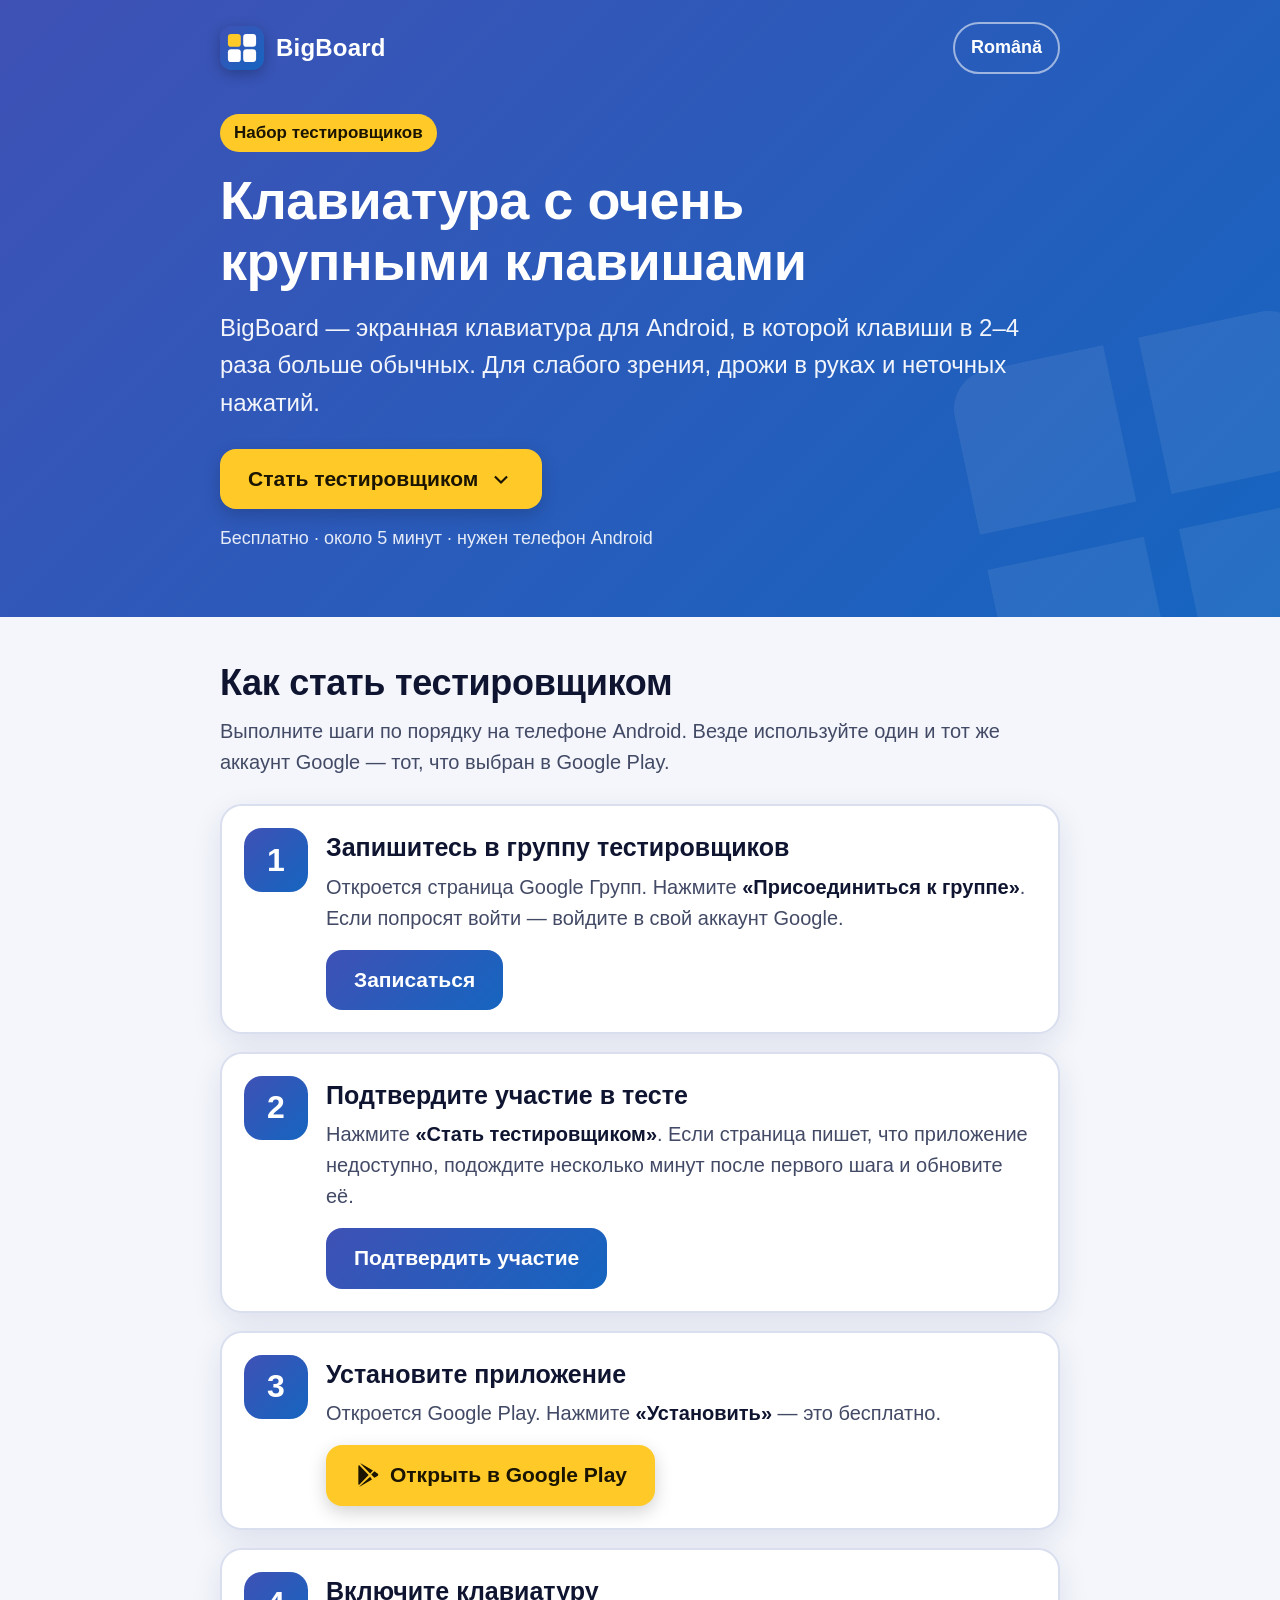
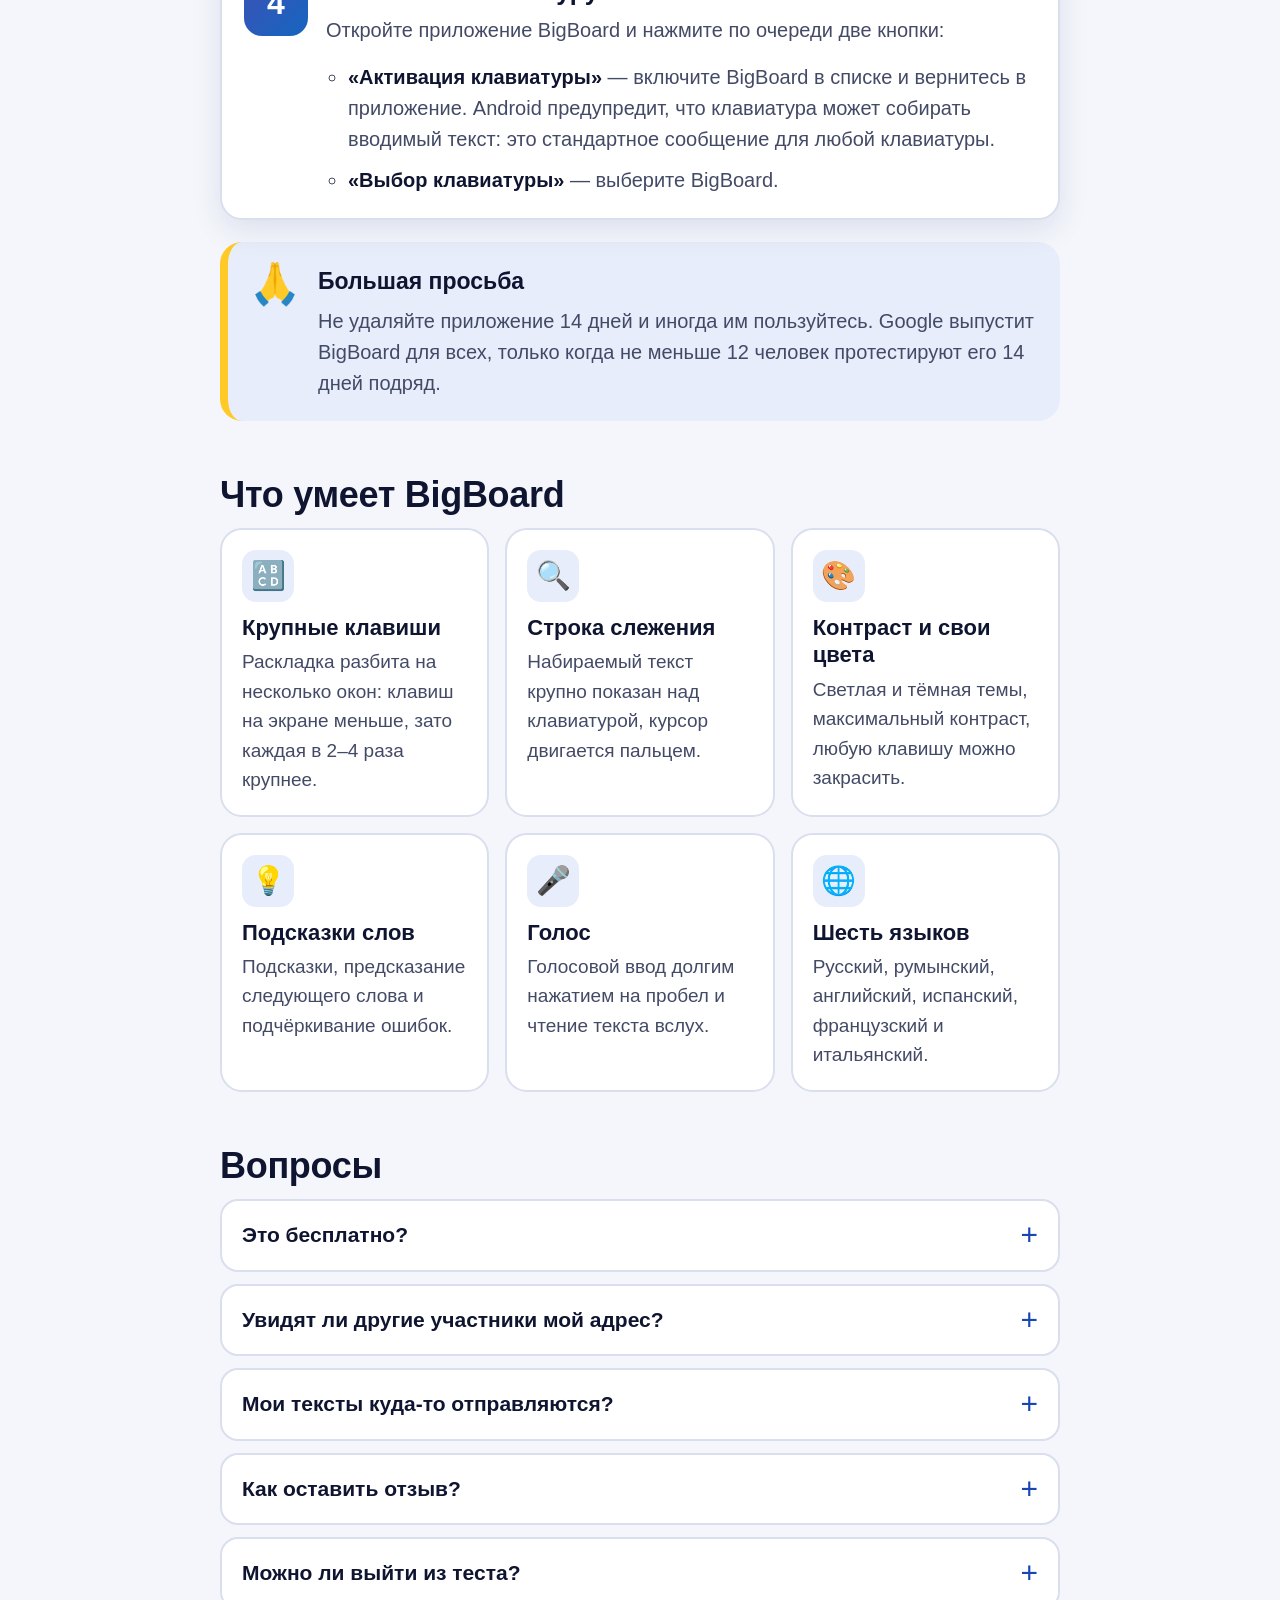
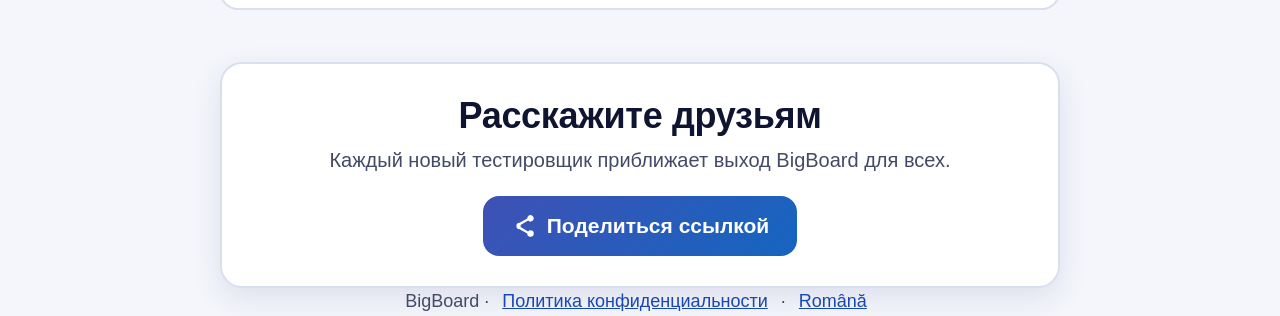
==== ru/index.html @ 8b1fb1ec "Страница набора тестировщиков BigBoard (RU/RO) Co-Authored-By: Claude Opus 5.5 <noreply@anthropic.co" ====
<!doctype html>
<html lang="ru">
<head>
  <meta charset="utf-8">
  <meta name="viewport" content="width=device-width, initial-scale=1">
  <title>BigBoard — станьте тестировщиком</title>
  <meta name="description" content="Клавиатура для Android с очень крупными клавишами. Помогите выпустить её в Google Play: запишитесь в тестировщики — это бесплатно и займёт около 5 минут.">
  <meta name="theme-color" content="#3F51B5">
  <link rel="canonical" href="https://vestmd.github.io/bigboard/ru/">
  <link rel="alternate" hreflang="ro" href="https://vestmd.github.io/bigboard/ro/">
  <link rel="alternate" hreflang="ru" href="https://vestmd.github.io/bigboard/ru/">

  <meta property="og:type" content="website">
  <meta property="og:site_name" content="BigBoard">
  <meta property="og:locale" content="ru_RU">
  <meta property="og:url" content="https://vestmd.github.io/bigboard/ru/">
  <meta property="og:title" content="BigBoard — клавиатура с очень крупными клавишами">
  <meta property="og:description" content="Ищем тестировщиков! Бесплатно и около 5 минут: запишитесь и установите приложение из Google Play.">
  <meta property="og:image" content="https://vestmd.github.io/bigboard/assets/og-ru.jpg">
  <meta property="og:image:type" content="image/jpeg">
  <meta property="og:image:width" content="1200">
  <meta property="og:image:height" content="630">
  <meta property="og:image:alt" content="BigBoard — клавиатура с очень крупными клавишами. Ищем тестировщиков.">
  <meta name="twitter:card" content="summary_large_image">
  <meta name="twitter:title" content="BigBoard — клавиатура с очень крупными клавишами">
  <meta name="twitter:description" content="Ищем тестировщиков! Бесплатно и около 5 минут.">
  <meta name="twitter:image" content="https://vestmd.github.io/bigboard/assets/og-ru.jpg">

  <link rel="icon" href="../assets/icon.svg" type="image/svg+xml">
  <link rel="apple-touch-icon" href="../assets/icon-512.png">
  <link rel="stylesheet" href="../assets/style.css">
</head>
<body>
  <header class="hero">
    <div class="wrap">
      <div class="topbar">
        <a class="brand" href="./"><img src="../assets/icon.svg" alt="" width="44" height="44">BigBoard</a>
        <a class="lang" href="../ro/" hreflang="ro" lang="ro">Română</a>
      </div>
      <p class="eyebrow">Набор тестировщиков</p>
      <h1>Клавиатура с очень крупными клавишами</h1>
      <p class="lead">BigBoard — экранная клавиатура для Android, в которой клавиши в 2–4 раза больше обычных. Для слабого зрения, дрожи в руках и неточных нажатий.</p>
      <a class="btn btn-amber" href="#join">Стать тестировщиком
        <svg viewBox="0 0 24 24" aria-hidden="true"><path fill="currentColor" d="M12 16.6 5.7 10.3l1.4-1.4 4.9 4.9 4.9-4.9 1.4 1.4z"/></svg>
      </a>
      <p class="meta">Бесплатно · около 5 минут · нужен телефон Android</p>
    </div>
  </header>

  <main class="wrap">
    <section id="join">
      <h2>Как стать тестировщиком</h2>
      <p class="intro">Выполните шаги по порядку на телефоне Android. Везде используйте один и тот же аккаунт Google — тот, что выбран в Google Play.</p>

      <ol class="steps">
        <li class="step" data-step="1">
          <div class="num" aria-hidden="true">1</div>
          <div>
            <h3>Запишитесь в группу тестировщиков<span class="done-badge">✓ Готово</span></h3>
            <p>Откроется страница Google Групп. Нажмите <b>«Присоединиться к группе»</b>. Если попросят войти — войдите в свой аккаунт Google.</p>
            <a class="btn btn-blue" href="https://groups.google.com/g/bigboard-testers" target="_blank" rel="noopener" data-step-link="1">Записаться</a>
          </div>
        </li>
        <li class="step" data-step="2">
          <div class="num" aria-hidden="true">2</div>
          <div>
            <h3>Подтвердите участие в тесте<span class="done-badge">✓ Готово</span></h3>
            <p>Нажмите <b>«Стать тестировщиком»</b>. Если страница пишет, что приложение недоступно, подождите несколько минут после первого шага и обновите её.</p>
            <a class="btn btn-blue" href="https://play.google.com/apps/testing/ru.bigboard.keyboard" target="_blank" rel="noopener" data-step-link="2">Подтвердить участие</a>
          </div>
        </li>
        <li class="step" data-step="3">
          <div class="num" aria-hidden="true">3</div>
          <div>
            <h3>Установите приложение<span class="done-badge">✓ Готово</span></h3>
            <p>Откроется Google Play. Нажмите <b>«Установить»</b> — это бесплатно.</p>
            <a class="btn btn-amber" href="https://play.google.com/store/apps/details?id=ru.bigboard.keyboard" target="_blank" rel="noopener" data-step-link="3">
              <svg viewBox="0 0 24 24" aria-hidden="true"><path fill="currentColor" d="M4.6 2.7c-.4.3-.6.8-.6 1.4v15.8c0 .6.2 1.1.6 1.4l8.9-9.3zm10.3 7.8 2.6-2.7L6.8 1.6c-.3-.2-.6-.2-.9-.2zm0 3-9.9 9.1c.3 0 .6 0 .9-.2l10.7-6.2zm3.9-4.9-2.9 3 2.9 3 2.9-1.7c.9-.5.9-1.9 0-2.4z"/></svg>
              Открыть в Google Play
            </a>
          </div>
        </li>
        <li class="step" data-step="4">
          <div class="num" aria-hidden="true">4</div>
          <div>
            <h3>Включите клавиатуру</h3>
            <p>Откройте приложение BigBoard и нажмите по очереди две кнопки:</p>
            <ul>
              <li><b>«Активация клавиатуры»</b> — включите BigBoard в списке и вернитесь в приложение. Android предупредит, что клавиатура может собирать вводимый текст: это стандартное сообщение для любой клавиатуры.</li>
              <li><b>«Выбор клавиатуры»</b> — выберите BigBoard.</li>
            </ul>
          </div>
        </li>
      </ol>

      <div class="callout">
        <div class="ico" aria-hidden="true">🙏</div>
        <div>
          <h3>Большая просьба</h3>
          <p>Не удаляйте приложение 14 дней и иногда им пользуйтесь. Google выпустит BigBoard для всех, только когда не меньше 12 человек протестируют его 14 дней подряд.</p>
        </div>
      </div>
    </section>

    <section>
      <h2>Что умеет BigBoard</h2>
      <div class="features">
        <div class="feature">
          <div class="ico" aria-hidden="true">🔠</div>
          <h3>Крупные клавиши</h3>
          <p>Раскладка разбита на несколько окон: клавиш на экране меньше, зато каждая в 2–4 раза крупнее.</p>
        </div>
        <div class="feature">
          <div class="ico" aria-hidden="true">🔍</div>
          <h3>Строка слежения</h3>
          <p>Набираемый текст крупно показан над клавиатурой, курсор двигается пальцем.</p>
        </div>
        <div class="feature">
          <div class="ico" aria-hidden="true">🎨</div>
          <h3>Контраст и свои цвета</h3>
          <p>Светлая и тёмная темы, максимальный контраст, любую клавишу можно закрасить.</p>
        </div>
        <div class="feature">
          <div class="ico" aria-hidden="true">💡</div>
          <h3>Подсказки слов</h3>
          <p>Подсказки, предсказание следующего слова и подчёркивание ошибок.</p>
        </div>
        <div class="feature">
          <div class="ico" aria-hidden="true">🎤</div>
          <h3>Голос</h3>
          <p>Голосовой ввод долгим нажатием на пробел и чтение текста вслух.</p>
        </div>
        <div class="feature">
          <div class="ico" aria-hidden="true">🌐</div>
          <h3>Шесть языков</h3>
          <p>Русский, румынский, английский, испанский, французский и итальянский.</p>
        </div>
      </div>
    </section>

    <section>
      <h2>Вопросы</h2>
      <div class="faq">
        <details>
          <summary>Это бесплатно?</summary>
          <p>Да. Скачивание бесплатное, а во время тестирования доступны все функции.</p>
        </details>
        <details>
          <summary>Увидят ли другие участники мой адрес?</summary>
          <p>Нет. Список участников группы видит только разработчик.</p>
        </details>
        <details>
          <summary>Мои тексты куда-то отправляются?</summary>
          <p>Нет. Всё, что вы печатаете, обрабатывается только на телефоне. Подробнее — в <a href="https://vestmd.github.io/bigboard-privacy/" target="_blank" rel="noopener">политике конфиденциальности</a>.</p>
        </details>
        <details>
          <summary>Как оставить отзыв?</summary>
          <p>На странице BigBoard в Google Play. Отзывы тестировщиков видит только разработчик.</p>
        </details>
        <details>
          <summary>Можно ли выйти из теста?</summary>
          <p>Да, в любой момент по ссылке из второго шага. Но очень просим продержаться хотя бы 14 дней.</p>
        </details>
      </div>
    </section>

    <div class="share">
      <h2>Расскажите друзьям</h2>
      <p>Каждый новый тестировщик приближает выход BigBoard для всех.</p>
      <button class="btn btn-blue" id="share" type="button"
              data-url="https://vestmd.github.io/bigboard/ru/"
              data-text="Клавиатура с очень крупными клавишами для Android. Ищут тестировщиков — бесплатно, 5 минут:"
              data-copied="Ссылка скопирована ✓">
        <svg viewBox="0 0 24 24" aria-hidden="true"><path fill="currentColor" d="M18 16a3 3 0 0 0-2.2 1l-7-4a3 3 0 0 0 0-2l7-4A3 3 0 1 0 15 5l-7 4a3 3 0 1 0 0 6l7 4a3 3 0 1 0 3-3z"/></svg>
        <span class="label">Поделиться ссылкой</span>
      </button>
    </div>
  </main>

  <footer class="wrap">
    BigBoard · <a href="https://vestmd.github.io/bigboard-privacy/" target="_blank" rel="noopener">Политика конфиденциальности</a> · <a href="../ro/" hreflang="ro" lang="ro">Română</a>
  </footer>

  <script src="../assets/app.js"></script>
</body>
</html>
---- assets/style.css ----
/* Страница набора тестировщиков BigBoard. Крупный шрифт и высокий контраст — аудитория со слабым зрением. */
:root {
  --brand-1: #3F51B5;
  --brand-2: #1565C0;
  --amber: #FFCA28;
  --amber-ink: #1A1400;
  --bg: #F4F6FB;
  --card: #FFFFFF;
  --ink: #0F1530;
  --muted: #434A66;
  --line: #D9DFEE;
  --soft: #E8EDFB;
  --ok: #17803A;
  --ok-bg: #E3F5E8;
  --link: #1846B5;
  --shadow: 0 10px 30px rgba(21, 40, 110, .10);
  --radius: 22px;
}

@media (prefers-color-scheme: dark) {
  :root {
    --bg: #0C1122;
    --card: #151C34;
    --ink: #F3F5FB;
    --muted: #B9C0D8;
    --line: #2A3352;
    --soft: #1D2747;
    --ok: #5FD685;
    --ok-bg: #12301E;
    --link: #8DB2FF;
    --shadow: 0 10px 30px rgba(0, 0, 0, .35);
  }
}

* { box-sizing: border-box; }

html { -webkit-text-size-adjust: 100%; scroll-behavior: smooth; }

body {
  margin: 0;
  background: var(--bg);
  color: var(--ink);
  font-family: "Segoe UI", Roboto, "Noto Sans", -apple-system, BlinkMacSystemFont, Arial, sans-serif;
  font-size: 20px;
  line-height: 1.55;
}

a { color: var(--link); }
a:focus-visible, button:focus-visible { outline: 4px solid var(--amber); outline-offset: 3px; }

.wrap { max-width: 880px; margin: 0 auto; padding: 0 20px; }

/* ── Шапка-герой ─────────────────────────────────────────── */
.hero {
  position: relative;
  overflow: hidden;
  color: #fff;
  background: linear-gradient(135deg, var(--brand-1) 0%, var(--brand-2) 100%);
  padding: 22px 0 64px;
}

.hero::after {
  /* Декоративные «клавиши» на фоне */
  content: "";
  position: absolute;
  right: -60px;
  bottom: -80px;
  width: 360px;
  height: 360px;
  background:
    linear-gradient(#fff, #fff) 0 0 / 160px 160px no-repeat,
    linear-gradient(#fff, #fff) 196px 0 / 160px 160px no-repeat,
    linear-gradient(#fff, #fff) 0 196px / 160px 160px no-repeat,
    linear-gradient(#fff, #fff) 196px 196px / 160px 160px no-repeat;
  opacity: .07;
  border-radius: 40px;
  transform: rotate(-12deg);
  pointer-events: none;
}

.topbar {
  display: flex;
  align-items: center;
  justify-content: space-between;
  gap: 12px;
  margin-bottom: 40px;
}

.brand {
  display: flex;
  align-items: center;
  gap: 12px;
  font-weight: 700;
  font-size: 24px;
  letter-spacing: .2px;
  color: #fff;
  text-decoration: none;
}

.brand img { width: 44px; height: 44px; border-radius: 12px; box-shadow: 0 4px 14px rgba(0,0,0,.25); }

.lang {
  color: #fff;
  font-weight: 600;
  font-size: 18px;
  text-decoration: none;
  padding: 10px 16px;
  border: 2px solid rgba(255,255,255,.55);
  border-radius: 999px;
  min-height: 48px;
  display: inline-flex;
  align-items: center;
}

.lang:hover { background: rgba(255,255,255,.12); }

.eyebrow {
  display: inline-block;
  background: var(--amber);
  color: var(--amber-ink);
  font-weight: 700;
  font-size: 17px;
  padding: 6px 14px;
  border-radius: 999px;
  margin: 0 0 18px;
}

.hero h1 {
  font-size: clamp(34px, 7vw, 54px);
  line-height: 1.12;
  margin: 0 0 18px;
  letter-spacing: -.5px;
  max-width: 14em;
}

.hero p.lead {
  font-size: clamp(20px, 3.4vw, 24px);
  margin: 0 0 28px;
  max-width: 34em;
  color: rgba(255,255,255,.94);
}

.hero .meta {
  margin: 16px 0 0;
  font-size: 18px;
  color: rgba(255,255,255,.88);
}

/* ── Кнопки ──────────────────────────────────────────────── */
.btn {
  display: inline-flex;
  align-items: center;
  justify-content: center;
  gap: 10px;
  min-height: 60px;
  padding: 14px 28px;
  border-radius: 16px;
  font: inherit;
  font-weight: 700;
  font-size: 21px;
  text-decoration: none;
  border: 0;
  cursor: pointer;
  transition: transform .08s ease, filter .15s ease;
}

.btn:active { transform: translateY(1px) scale(.99); }
.btn:hover { filter: brightness(1.06); }

.btn-amber { background: var(--amber); color: var(--amber-ink); box-shadow: 0 6px 18px rgba(0,0,0,.18); }
.btn-blue { background: linear-gradient(135deg, var(--brand-1), var(--brand-2)); color: #fff; }
.btn-ghost { background: var(--soft); color: var(--ink); }

.btn svg { width: 26px; height: 26px; flex: none; }

/* ── Секции ──────────────────────────────────────────────── */
main { padding-bottom: 40px; }

section { padding: 44px 0 8px; }

h2 {
  font-size: clamp(28px, 5vw, 36px);
  line-height: 1.2;
  margin: 0 0 12px;
  letter-spacing: -.3px;
}

.intro { color: var(--muted); margin: 0 0 26px; font-size: 20px; }

/* Шаги */
.steps { list-style: none; margin: 0; padding: 0; display: grid; gap: 18px; }

.step {
  position: relative;
  display: grid;
  grid-template-columns: 64px 1fr;
  gap: 18px;
  background: var(--card);
  border: 2px solid var(--line);
  border-radius: var(--radius);
  padding: 22px;
  box-shadow: var(--shadow);
}

.step .num {
  width: 64px;
  height: 64px;
  border-radius: 18px;
  display: grid;
  place-items: center;
  font-size: 32px;
  font-weight: 800;
  color: #fff;
  background: linear-gradient(135deg, var(--brand-1), var(--brand-2));
}

.step h3 { margin: 4px 0 8px; font-size: 25px; line-height: 1.25; }
.step p { margin: 0 0 16px; color: var(--muted); }
.step ul { margin: 0; padding-left: 22px; color: var(--muted); }
.step li + li { margin-top: 10px; }
.step b, .step strong { color: var(--ink); }

.done-badge {
  display: none;
  align-items: center;
  gap: 6px;
  margin-left: 12px;
  font-size: 18px;
  font-weight: 700;
  color: var(--ok);
}

.step.done { border-color: var(--ok); }
.step.done .num { background: var(--ok); }
.step.done .done-badge { display: inline-flex; }

/* Просьба про 14 дней */
.callout {
  margin-top: 22px;
  display: grid;
  grid-template-columns: 52px 1fr;
  gap: 16px;
  align-items: start;
  background: var(--soft);
  border-radius: var(--radius);
  padding: 22px;
  border-left: 8px solid var(--amber);
}

.callout .ico { font-size: 40px; line-height: 1; }
.callout h3 { margin: 0 0 6px; font-size: 23px; }
.callout p { margin: 0; color: var(--muted); }

/* Возможности */
.features { display: grid; grid-template-columns: repeat(auto-fit, minmax(240px, 1fr)); gap: 16px; }

.feature {
  background: var(--card);
  border: 2px solid var(--line);
  border-radius: var(--radius);
  padding: 20px;
}

.feature .ico {
  width: 52px;
  height: 52px;
  border-radius: 14px;
  display: grid;
  place-items: center;
  font-size: 28px;
  background: var(--soft);
  margin-bottom: 12px;
}

.feature h3 { margin: 0 0 6px; font-size: 22px; line-height: 1.25; }
.feature p { margin: 0; color: var(--muted); font-size: 19px; }

/* Вопросы */
.faq { display: grid; gap: 12px; }

.faq details {
  background: var(--card);
  border: 2px solid var(--line);
  border-radius: 18px;
  padding: 0 20px;
}

.faq summary {
  cursor: pointer;
  list-style: none;
  font-weight: 700;
  font-size: 21px;
  padding: 18px 36px 18px 0;
  position: relative;
  min-height: 60px;
}

.faq summary::-webkit-details-marker { display: none; }

.faq summary::after {
  content: "+";
  position: absolute;
  right: 0;
  top: 50%;
  transform: translateY(-50%);
  font-size: 30px;
  font-weight: 400;
  color: var(--link);
}

.faq details[open] summary::after { content: "−"; }
.faq details p { margin: 0 0 18px; color: var(--muted); }

/* Поделиться */
.share {
  margin-top: 44px;
  text-align: center;
  background: var(--card);
  border: 2px solid var(--line);
  border-radius: var(--radius);
  padding: 30px 22px;
  box-shadow: var(--shadow);
}

.share h2 { margin-bottom: 8px; }
.share p { color: var(--muted); margin: 0 0 20px; }

footer {
  padding: 30px 0 46px;
  color: var(--muted);
  font-size: 18px;
  text-align: center;
}

footer a { margin: 0 8px; }

/* Выбор языка на корневой странице */
.chooser { display: grid; gap: 16px; margin-top: 8px; max-width: 520px; }
.chooser .btn { width: 100%; font-size: 24px; min-height: 72px; }

@media (max-width: 560px) {
  body { font-size: 19px; }
  .step { grid-template-columns: 1fr; gap: 12px; padding: 20px; }
  .step .num { width: 54px; height: 54px; font-size: 28px; border-radius: 16px; }
  .step .btn, .hero .btn, .share .btn { width: 100%; }
  .callout { grid-template-columns: 1fr; }
  .topbar { margin-bottom: 30px; }
}

@media (prefers-reduced-motion: reduce) {
  html { scroll-behavior: auto; }
  .btn { transition: none; }
}
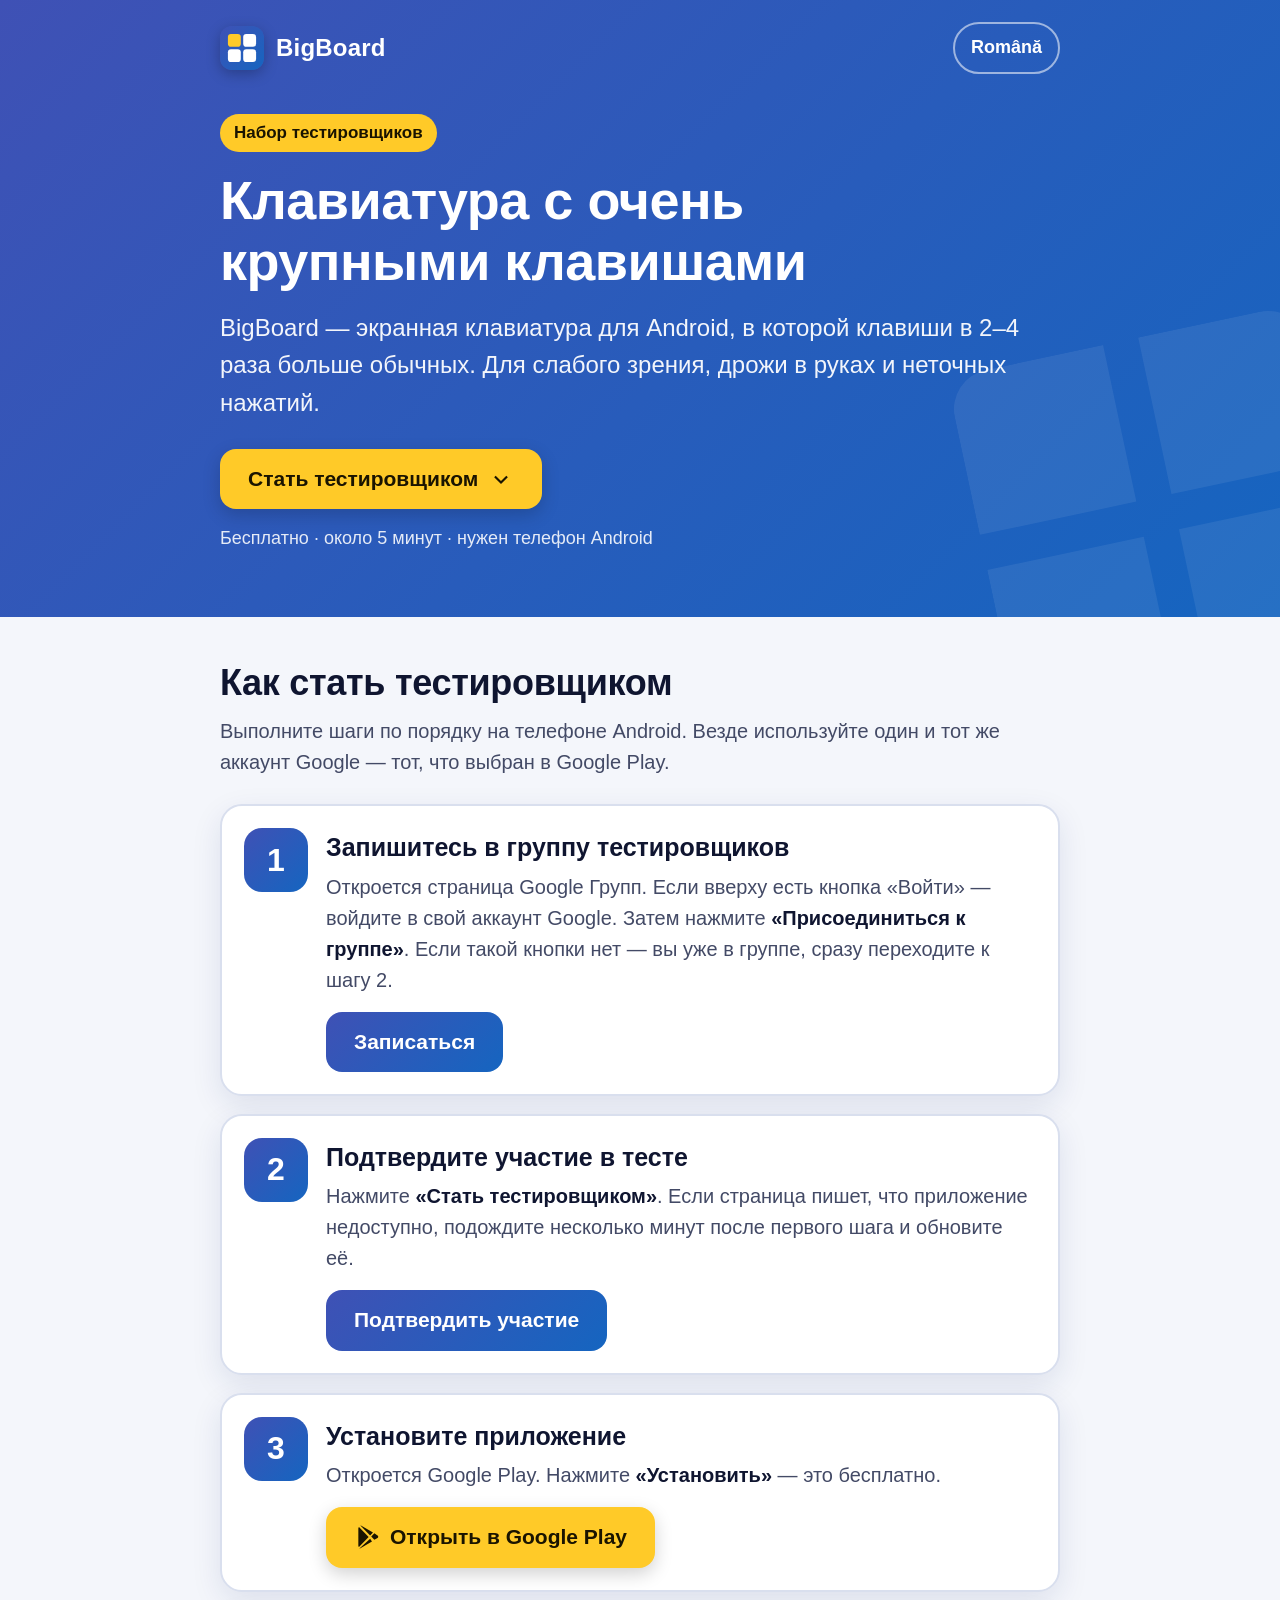
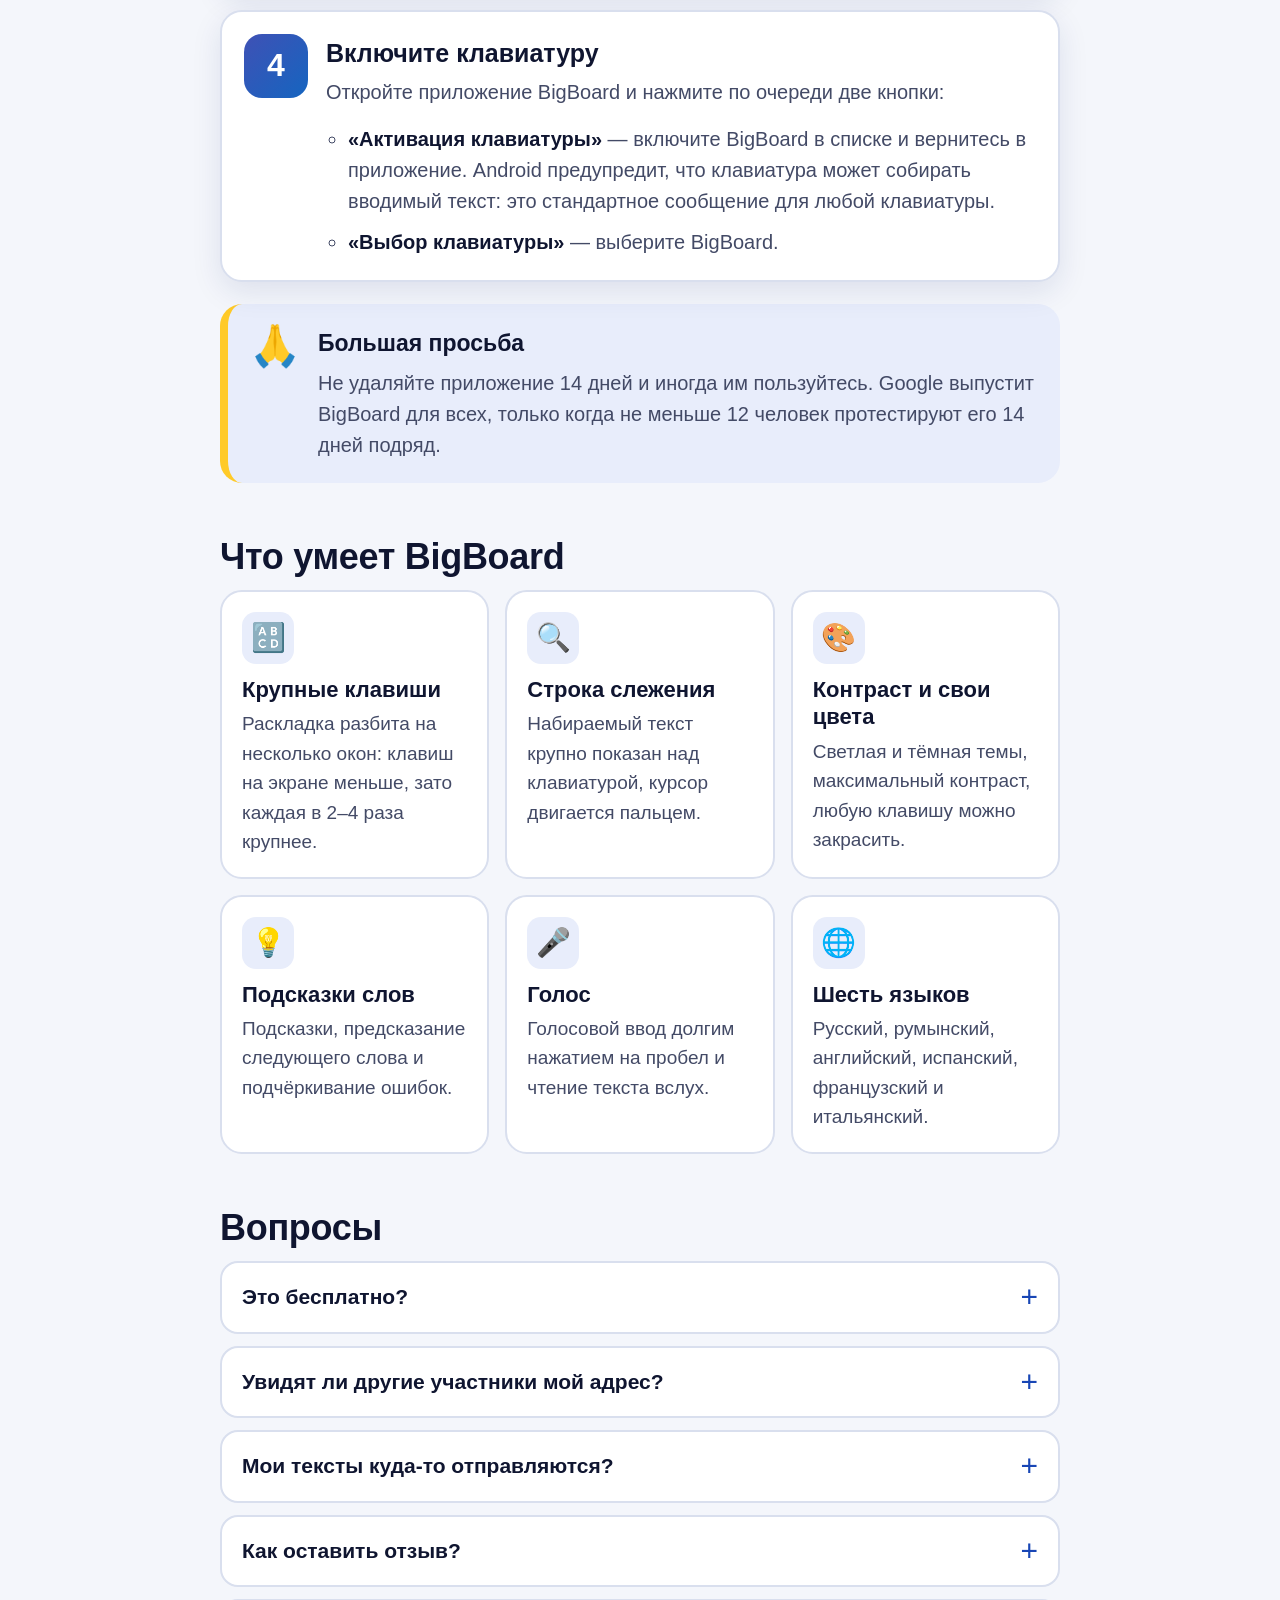
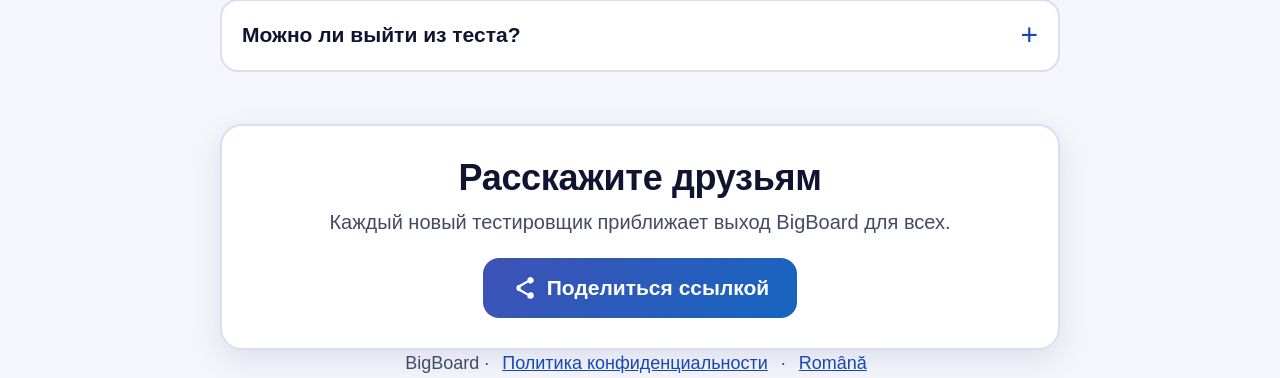
==== commit 64725cad: "Шаг 1: вход в аккаунт и подсказка для тех, кто уже в группе Co-Authored-By: Claude Opus 5.5 <noreply" ====
--- a/ru/index.html
+++ b/ru/index.html
@@ -57,7 +57,7 @@
           <div class="num" aria-hidden="true">1</div>
           <div>
             <h3>Запишитесь в группу тестировщиков<span class="done-badge">✓ Готово</span></h3>
-            <p>Откроется страница Google Групп. Нажмите <b>«Присоединиться к группе»</b>. Если попросят войти — войдите в свой аккаунт Google.</p>
+            <p>Откроется страница Google Групп. Если вверху есть кнопка «Войти» — войдите в свой аккаунт Google. Затем нажмите <b>«Присоединиться к группе»</b>. Если такой кнопки нет — вы уже в группе, сразу переходите к шагу 2.</p>
             <a class="btn btn-blue" href="https://groups.google.com/g/bigboard-testers" target="_blank" rel="noopener" data-step-link="1">Записаться</a>
           </div>
         </li>
